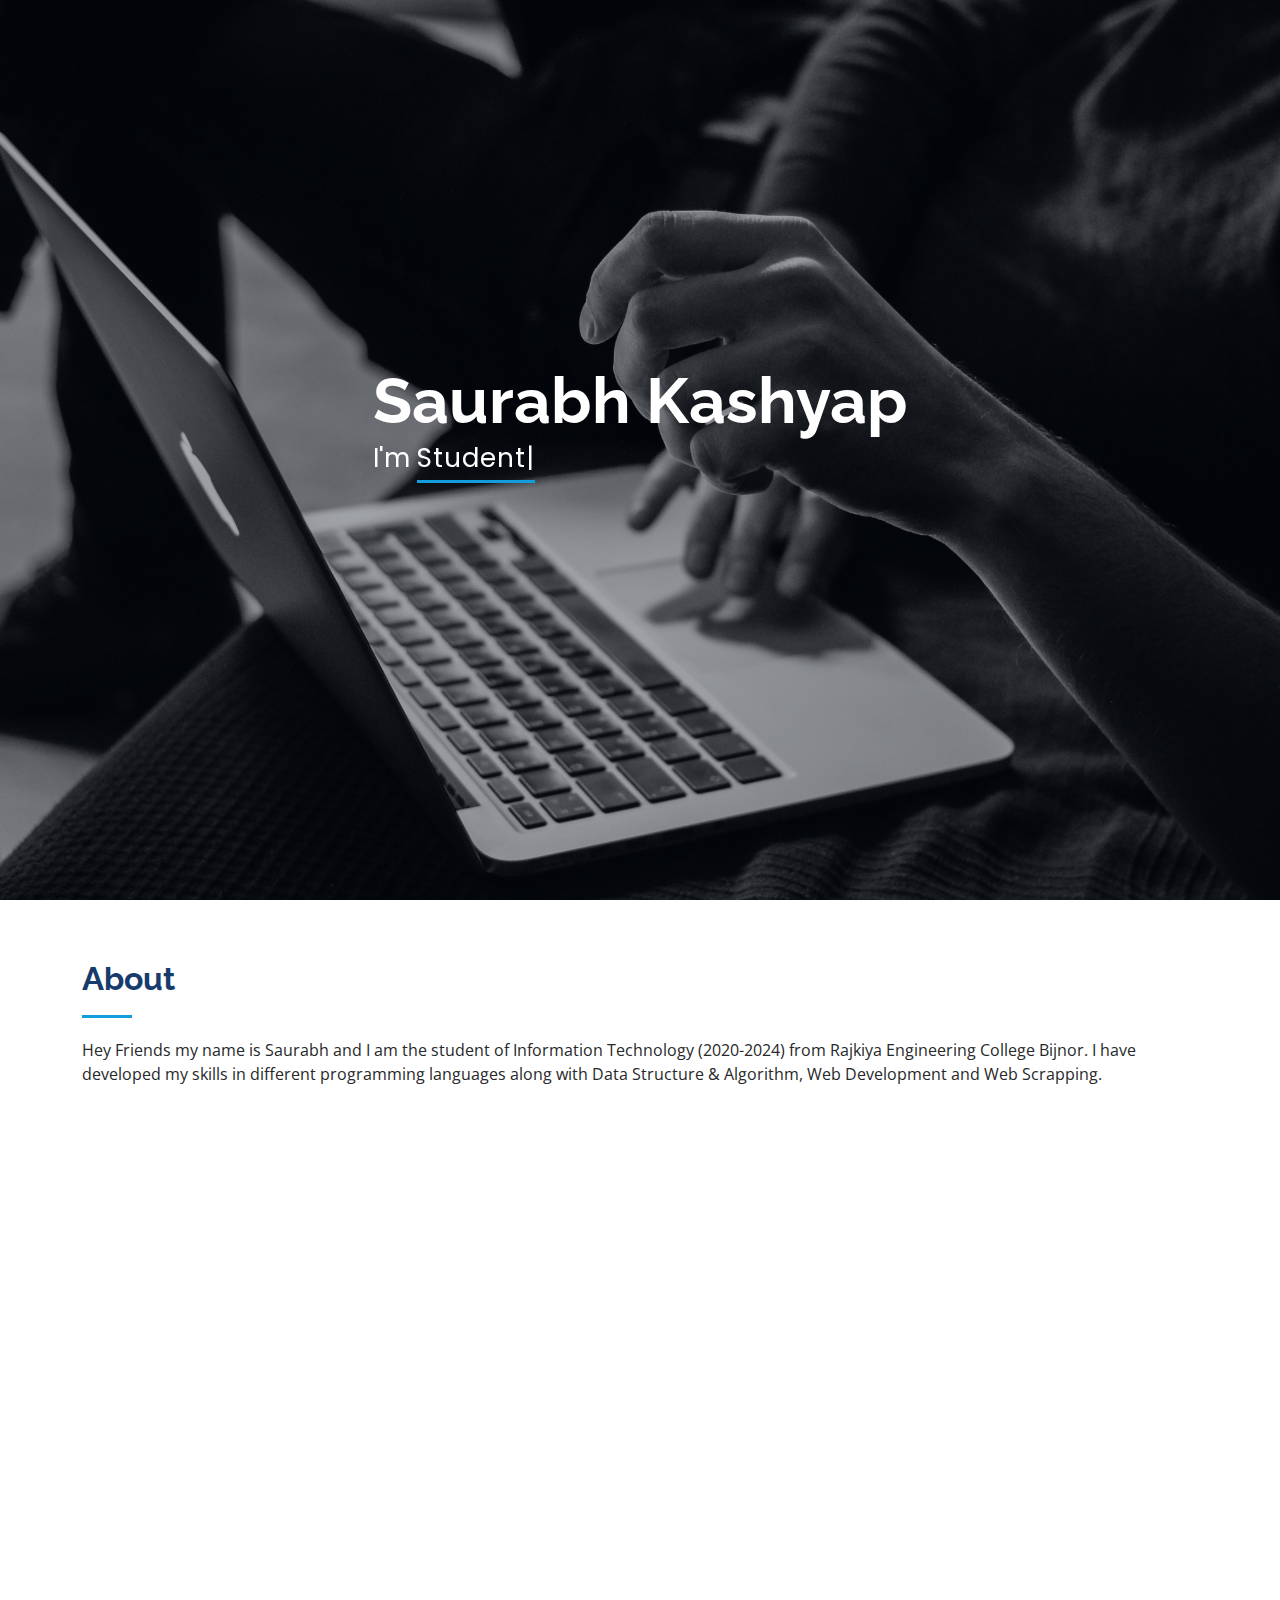
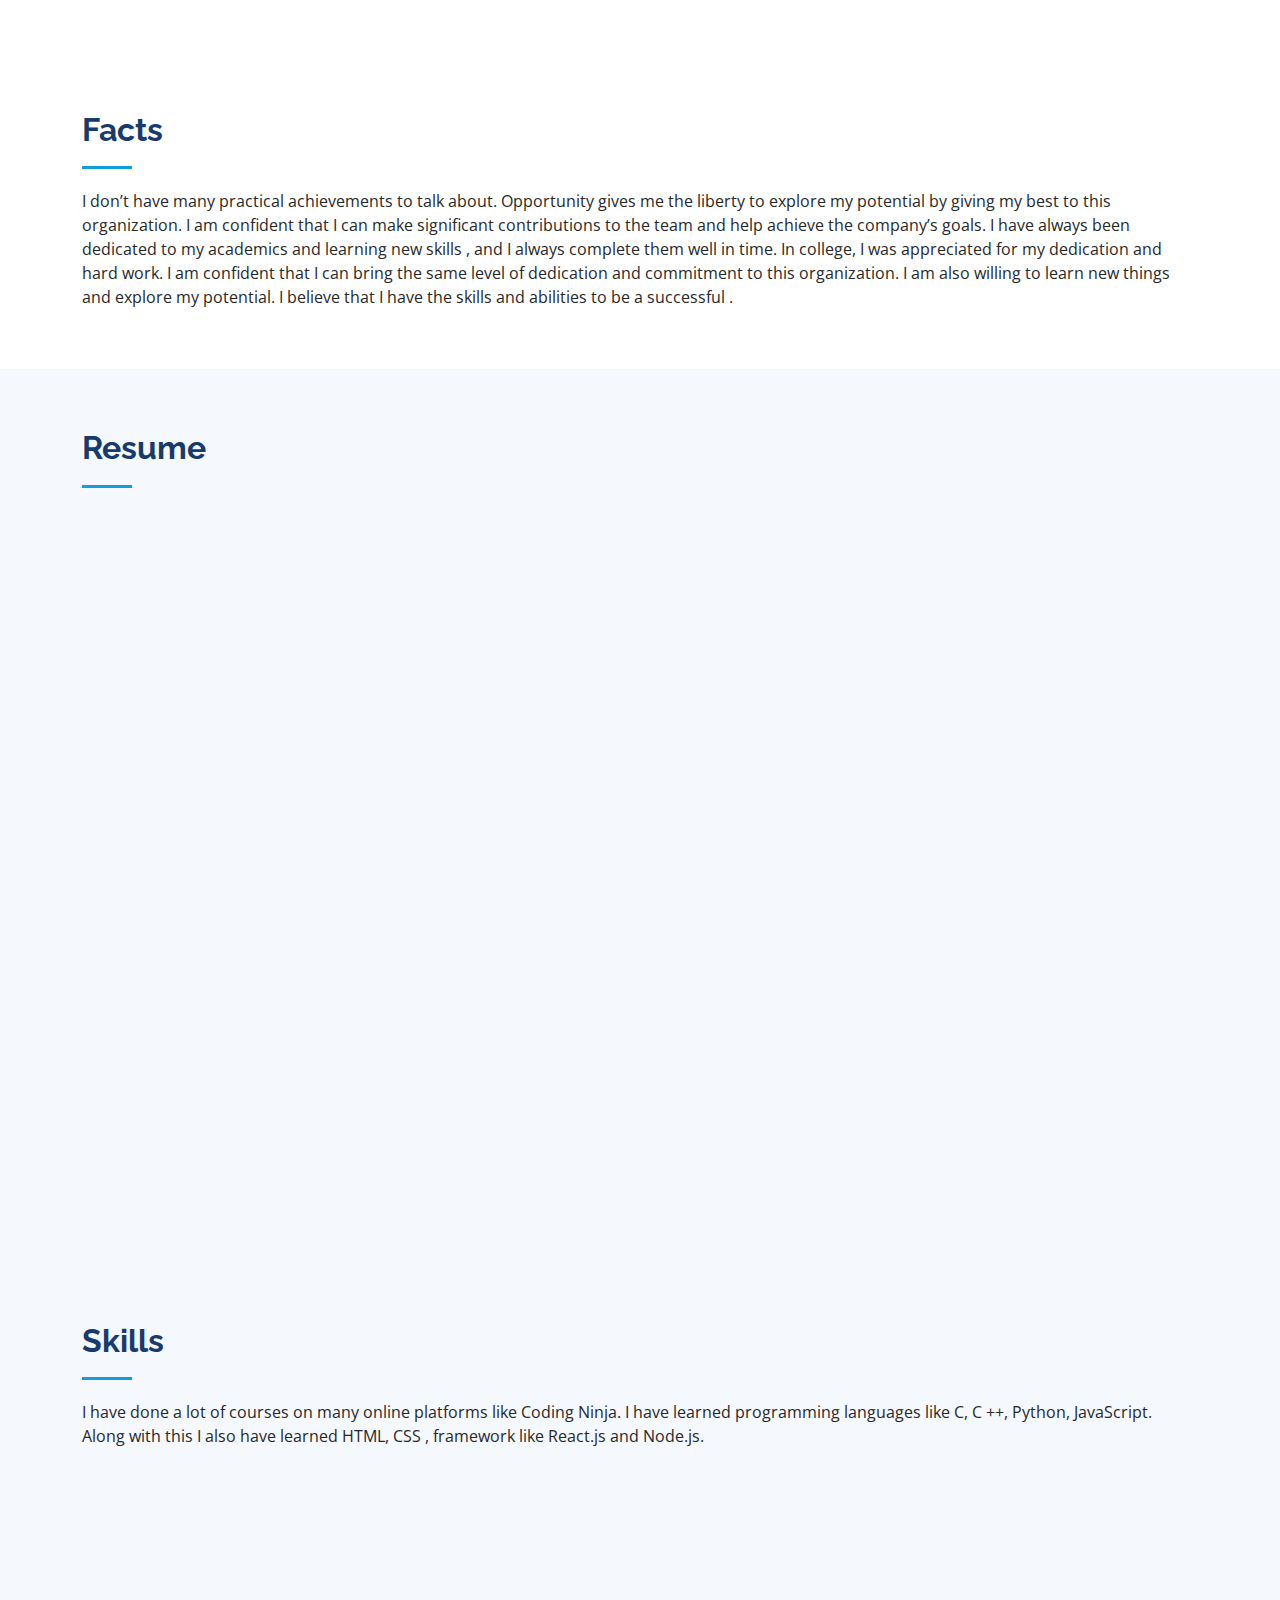
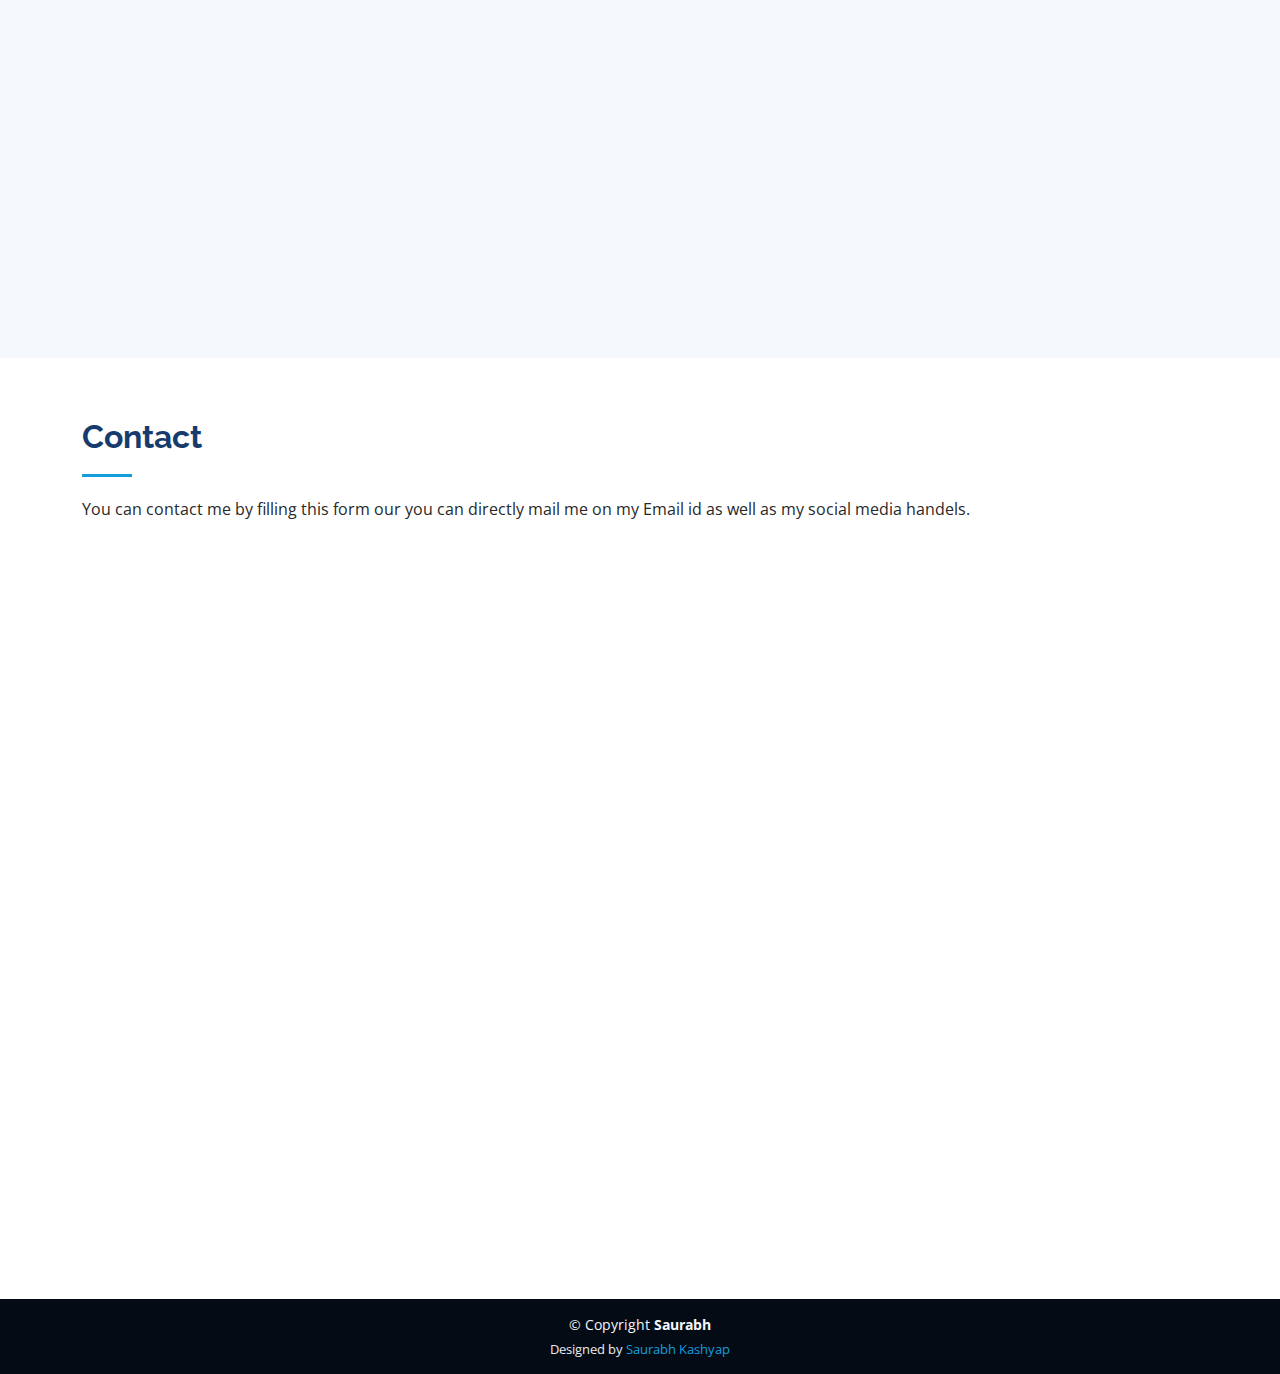
==== index.html @ 64dc2c6e "Add files via upload" ====
<!DOCTYPE html>
<html lang="en">
  <head>
    <meta charset="utf-8" />
    <meta content="width=device-width, initial-scale=1.0" name="viewport" />

    <title>Saurabh Kashyap</title>
    <meta content="" name="description" />
    <meta content="" name="keywords" />

    <!-- Favicons -->
    <link href="assets/img/favicon.png" rel="icon" />
    <link href="assets/img/apple-touch-icon.png" rel="apple-touch-icon" />

    <!-- Google Fonts -->
    <link
      href="https://fonts.googleapis.com/css?family=Open+Sans:300,300i,400,400i,600,600i,700,700i|Raleway:300,300i,400,400i,500,500i,600,600i,700,700i|Poppins:300,300i,400,400i,500,500i,600,600i,700,700i"
      rel="stylesheet"
    />

    <!-- Vendor CSS Files -->
    <link href="assets/vendor/aos/aos.css" rel="stylesheet" />
    <link
      href="assets/vendor/bootstrap/css/bootstrap.min.css"
      rel="stylesheet"
    />
    <link
      href="assets/vendor/bootstrap-icons/bootstrap-icons.css"
      rel="stylesheet"
    />
    <link href="assets/vendor/boxicons/css/boxicons.min.css" rel="stylesheet" />
    <link
      href="assets/vendor/glightbox/css/glightbox.min.css"
      rel="stylesheet"
    />
    <link href="assets/vendor/swiper/swiper-bundle.min.css" rel="stylesheet" />

    <!-- Template Main CSS File -->
    <link href="assets/css/style.css" rel="stylesheet" />

    <!-- =======================================================
  * Template Name: iPortfolio - v3.2.0
  * Template URL: https://bootstrapmade.com/iportfolio-bootstrap-portfolio-websites-template/
  * Author: BootstrapMade.com
  * License: https://bootstrapmade.com/license/
  ======================================================== -->
  </head>

  <body>
    <!-- ======= Mobile nav toggle button ======= -->
    <i class="bi bi-list mobile-nav-toggle d-xl-none"></i>

    <!-- ======= Header ======= -->
    <header id="header">
      <div class="d-flex flex-column">
        <div class="profile">
          <img src="sk.jpeg" alt="" class="img-fluid rounded-circle" />
          <h1 class="text-light"><a href="index.html">Saurabh Kashyap</a></h1>
          <div class="social-links mt-3 text-center">
            <a
              href="https://www.instagram.com/kashyapsaurabh0908/"
              target="_blank"
              class="instagram"
              ><i class="bx bxl-instagram"></i
            ></a>
            <a href="https://github.com/Sau0908" target="_blank" class="github"
              ><i class="bx bxl-github"></i
            ></a>
            <a
              href="https://www.linkedin.com/in/saurabh-kashyap-76a0a6222/"
              target="_blank"
              class="linkedin"
              ><i class="bx bxl-linkedin"></i
            ></a>
          </div>
        </div>

        <nav id="navbar" class="nav-menu navbar">
          <ul>
            <li>
              <a href="#hero" class="nav-link scrollto active"
                ><i class="bx bx-home"></i> <span>Home</span></a
              >
            </li>
            <li>
              <a href="#about" class="nav-link scrollto"
                ><i class="bx bx-user"></i> <span>About</span></a
              >
            </li>
            <li>
              <a href="#resume" class="nav-link scrollto"
                ><i class="bx bx-file-blank"></i> <span>Resume</span></a
              >
            </li>

            <li>
              <a href="#contact" class="nav-link scrollto"
                ><i class="bx bx-envelope"></i> <span>Contact</span></a
              >
            </li>
          </ul>
        </nav>
        <!-- .nav-menu -->
      </div>
    </header>
    <!-- End Header -->

    <!-- ======= Hero Section ======= -->
    <section
      id="hero"
      class="d-flex flex-column justify-content-center align-items-center"
    >
      <div class="hero-container" data-aos="fade-in">
        <h1>Saurabh Kashyap</h1>
        <p>
          I'm
          <span
            class="typed"
            data-typed-items="Student ,Front-End Developer, Software Engineer "
          ></span>
        </p>
      </div>
    </section>
    <!-- End Hero -->

    <main id="main">
      <!-- ======= About Section ======= -->
      <section id="about" class="about">
        <div class="container">
          <div class="section-title">
            <h2>About</h2>
            <p>
              Hey Friends my name is Saurabh and I am the student of Information
              Technology (2020-2024) from Rajkiya Engineering College Bijnor. I
              have developed my skills in different programming languages along
              with Data Structure & Algorithm, Web Development and Web
              Scrapping.
            </p>
          </div>

          <div class="row">
            <div class="col-lg-4" data-aos="fade-right">
              <img src="sk.jpeg" class="img-fluid" alt="" />
            </div>
            <div class="col-lg-8 pt-4 pt-lg-0 content" data-aos="fade-left">
              <h3>Details</h3>
              <p class="fst-italic"></p>
              <div class="row">
                <div class="col-lg-6">
                  <ul>
                    <li>
                      <i class="bi bi-chevron-right"></i>
                      <strong>Birthday:</strong> <span>9 August 2000</span>
                    </li>
                    <li>
                      <i class="bi bi-chevron-right"></i>
                      <strong>Website:</strong>
                      <span>www.recmainstudents.tk</span>
                    </li>
                    <li>
                      <i class="bi bi-chevron-right"></i>
                      <strong>City:</strong> <span>Jaunpur, Uttar Pradesh</span>
                    </li>
                  </ul>
                </div>
                <div class="col-lg-6">
                  <ul>
                    <li>
                      <i class="bi bi-chevron-right"></i> <strong>Age:</strong>
                      <span>22</span>
                    </li>
                    <li>
                      <i class="bi bi-chevron-right"></i>
                      <strong>Degree:</strong>
                      <span>B-Tech in Information Technology</span>
                    </li>
                    <li>
                      <i class="bi bi-chevron-right"></i>
                      <strong>Email:</strong>
                      <span>kashyapsaurabh0908@gmail.com</span>
                    </li>
                  </ul>
                </div>
              </div>
              <p>
                To obtain a challenging position in a dynamic organization where
                I can utilize my skills, knowledge, and experience to contribute
                to the growth and success of the company while furthering my
                professional development.
              </p>
            </div>
          </div>
        </div>
      </section>
      <!-- End About Section -->

      <!-- ======= Facts Section ======= -->
      <section id="facts" class="facts">
        <div class="container">
          <div class="section-title">
            <h2>Facts</h2>
            <p>
              I don’t have many practical achievements to talk about.
              Opportunity gives me the liberty to explore my potential by giving
              my best to this organization. I am confident that I can make
              significant contributions to the team and help achieve the
              company’s goals. I have always been dedicated to my academics and
              learning new skills , and I always complete them well in time. In
              college, I was appreciated for my dedication and hard work. I am
              confident that I can bring the same level of dedication and
              commitment to this organization. I am also willing to learn new
              things and explore my potential. I believe that I have the skills
              and abilities to be a successful .
            </p>
          </div>
        </div>
      </section>
      <!-- End Facts Section -->

      <!-- ======= Resume Section ======= -->
      <section id="resume" class="resume section-bg">
        <div class="container">
          <div class="section-title">
            <h2>Resume</h2>

            <div class="row">
              <div class="col-lg-6" data-aos="fade-up">
                <h3 class="resume-title">Sumary</h3>
                <div class="resume-item pb-0">
                  <h4>Saurabh Kashyap</h4>
                  <p><em>Student of REC Bijnor </em></p>
                  <ul>
                    <li>Bijnor , Uttar Pradesh</li>
                    <li>saurabh.it.20052@recb.ac.in</li>
                  </ul>
                </div>

                <h3 class="resume-title">Education</h3>
                <div class="resume-item">
                  <h4>B-Tech in Information Technology</h4>
                  <h5>2020 - 2024 (expected)</h5>
                  <p>
                    <em
                      >Rajkiya Engineering College Bijnor, Chandpur , Uttar
                      Pradesh</em
                    >
                  </p>
                  <p>Currently I am in my 6th semester of the degree.</p>
                </div>

                <div class="resume-item">
                  <h4>Intermediate Class-12th</h4>
                  <h5>2019</h5>
                  <h5>Score- 84.4%</h5>
                  <p><em>R. N. Tagore Senior Secondary School, Jaunpur</em></p>
                  <p>
                    I have completed my class 12th in 2019 with 84.4% with
                    subjects - Mathematics, Physics, Chemistry, English and
                    Hindi
                  </p>
                </div>
                <div class="resume-item">
                  <h4>High School Class-10th</h4>
                  <h5>2017</h5>
                  <h5>Score- 10 CGPA</h5>
                  <p><em>R. N. Tagore Senior Secondary School, Jaunpur</em></p>
                  <p>I have completed my class 10th in 2017 with 10 CGPA.</p>
                </div>
              </div>
            </div>
          </div>
        </div>
      </section>
      <!-- End Resume Section -->

      <!-- ======= Skills Section ======= -->
      <section id="skills" class="skills section-bg">
        <div class="container">
          <div class="section-title">
            <h2>Skills</h2>
            <p>
              I have done a lot of courses on many online platforms like Coding
              Ninja. I have learned programming languages ​​like C, C ++,
              Python, JavaScript. Along with this I also have learned HTML, CSS
              , framework like React.js and Node.js.
            </p>
          </div>

          <div class="row skills-content">
            <div class="col-lg-6" data-aos="fade-up">
              <div class="progress">
                <span class="skill"
                  >Data Structure and Algorithm <i class="val">60%</i></span
                >
                <div class="progress-bar-wrap">
                  <div
                    class="progress-bar"
                    role="progressbar"
                    aria-valuenow="60"
                    aria-valuemin="0"
                    aria-valuemax="100"
                  ></div>
                </div>
              </div>

              <div class="progress">
                <span class="skill">HTML <i class="val">70%</i></span>
                <div class="progress-bar-wrap">
                  <div
                    class="progress-bar"
                    role="progressbar"
                    aria-valuenow="70"
                    aria-valuemin="0"
                    aria-valuemax="100"
                  ></div>
                </div>
              </div>

              <div class="progress">
                <span class="skill">CSS <i class="val">60%</i></span>
                <div class="progress-bar-wrap">
                  <div
                    class="progress-bar"
                    role="progressbar"
                    aria-valuenow="60"
                    aria-valuemin="0"
                    aria-valuemax="100"
                  ></div>
                </div>
              </div>

              <div class="progress">
                <span class="skill">JavaScript <i class="val">50%</i></span>
                <div class="progress-bar-wrap">
                  <div
                    class="progress-bar"
                    role="progressbar"
                    aria-valuenow="50"
                    aria-valuemin="0"
                    aria-valuemax="100"
                  ></div>
                </div>
              </div>

              <div class="progress">
                <span class="skill">React.js <i class="val">60%</i></span>
                <div class="progress-bar-wrap">
                  <div
                    class="progress-bar"
                    role="progressbar"
                    aria-valuenow="60"
                    aria-valuemin="0"
                    aria-valuemax="100"
                  ></div>
                </div>
              </div>

              <div class="progress">
                <span class="skill">Node.js <i class="val">50%</i></span>
                <div class="progress-bar-wrap">
                  <div
                    class="progress-bar"
                    role="progressbar"
                    aria-valuenow="50"
                    aria-valuemin="0"
                    aria-valuemax="100"
                  ></div>
                </div>
              </div>

              <div class="progress">
                <span class="skill"> C/C++,Python <i class="val">70%</i></span>
                <div class="progress-bar-wrap">
                  <div
                    class="progress-bar"
                    role="progressbar"
                    aria-valuenow="70"
                    aria-valuemin="0"
                    aria-valuemax="100"
                  ></div>
                </div>
              </div>
            </div>
          </div>
        </div>
      </section>
      <!-- End Skills Section -->

      <!-- ======= Contact Section ======= -->
      <section id="contact" class="contact">
        <div class="container">
          <div class="section-title">
            <h2>Contact</h2>
            <p>
              You can contact me by filling this form our you can directly mail
              me on my Email id as well as my social media handels.
            </p>
          </div>

          <div class="row" data-aos="fade-in">
            <div class="col-lg-5 d-flex align-items-stretch">
              <div class="info">
                <div class="address">
                  <i class="bi bi-geo-alt"></i>
                  <h4>Location:</h4>
                  <p>Jaunpur PinCode - 222001, Uttar Pradesh</p>
                </div>

                <div class="email">
                  <i class="bi bi-envelope"></i>
                  <h4>Email:</h4>
                  <p>kashyapsaurabh0908@gmail.com</p>
                </div>

                <div class="phone">
                  <i class="bi bi-phone"></i>
                  <h4>Call:</h4>
                  <p>+91-9795855945</p>
                </div>

                <iframe
                  src="https://www.google.com/maps/embed?pb=!1m18!1m12!1m3!1d3593.4267750191966!2d82.71184391467037!3d25.75646348363905!2m3!1f0!2f0!3f0!3m2!1i1024!2i768!4f13.1!3m3!1m2!1s0x39903a1891de5581%3A0xd77cd41dcc720301!2sPanchatiya%20Mosque!5e0!3m2!1sen!2sin!4v1677429447248!5m2!1sen!2sin"
                  width="400"
                  height="300"
                  style="border: 0"
                  allowfullscreen=""
                  loading="lazy"
                  referrerpolicy="no-referrer-when-downgrade"
                ></iframe>
              </div>
            </div>

            <div class="col-lg-7 mt-5 mt-lg-0 d-flex align-items-stretch">
              <form
                action="https://formspree.io/f/xyyowlpj"
                method="post"
                class="email-form"
              >
                <div class="row">
                  <div class="form-group col-md-6">
                    <label for="name">Your Name</label>
                    <input
                      type="text"
                      name="name"
                      class="form-control"
                      id="name"
                      required
                    />
                  </div>
                  <div class="form-group col-md-6">
                    <label for="name">Your Email</label>
                    <input
                      type="email"
                      class="form-control"
                      name="email"
                      id="email"
                      required
                    />
                  </div>
                </div>
                <div class="form-group">
                  <label for="name">Subject</label>
                  <input
                    type="text"
                    class="form-control"
                    name="subject"
                    id="subject"
                    required
                  />
                </div>
                <div class="form-group">
                  <label for="name">Message</label>
                  <textarea
                    class="form-control"
                    name="message"
                    rows="10"
                    required
                  ></textarea>
                </div>

                <div class="text-center">
                  <button type="submit">Send Message</button>
                </div>
              </form>
            </div>
          </div>
        </div>
      </section>
      <!-- End Contact Section -->
    </main>
    <!-- End #main -->

    <!-- ======= Footer ======= -->
    <footer id="footer">
      <div class="container">
        <div class="copyright">
          &copy; Copyright <strong><span>Saurabh</span></strong>
        </div>
        <div class="credits">
          <!-- All the links in the footer should remain intact. -->
          <!-- You can delete the links only if you purchased the pro version. -->
          <!-- Licensing information: https://bootstrapmade.com/license/ -->
          <!-- Purchase the pro version with working PHP/AJAX contact form: https://bootstrapmade.com/iportfolio-bootstrap-portfolio-websites-template/ -->
          Designed by <a href="#">Saurabh Kashyap</a>
        </div>
      </div>
    </footer>
    <!-- End  Footer -->

    <a
      href="#"
      class="back-to-top d-flex align-items-center justify-content-center"
      ><i class="bi bi-arrow-up-short"></i
    ></a>

    <script>
      function myFunction() {
        var element = document.body;
        element.dataset.bsTheme =
          element.dataset.bsTheme == "light" ? "dark" : "light";
      }
    </script>

    <!-- Vendor JS Files -->
    <script src="assets/vendor/aos/aos.js"></script>
    <script src="assets/vendor/bootstrap/js/bootstrap.bundle.min.js"></script>
    <script src="assets/vendor/glightbox/js/glightbox.min.js"></script>
    <script src="assets/vendor/isotope-layout/isotope.pkgd.min.js"></script>
    <script src="assets/vendor/php-email-form/validate.js"></script>
    <script src="assets/vendor/purecounter/purecounter.js"></script>
    <script src="assets/vendor/swiper/swiper-bundle.min.js"></script>
    <script src="assets/vendor/typed.js/typed.min.js"></script>
    <script src="assets/vendor/waypoints/noframework.waypoints.js"></script>

    <!-- Template Main JS File -->
    <script src="assets/js/main.js"></script>
  </body>
</html>
---- assets/css/style.css ----
/**
* Template Name: iPortfolio - v3.2.0
* Template URL: https://bootstrapmade.com/iportfolio-bootstrap-portfolio-websites-template/
* Author: BootstrapMade.com
* License: https://bootstrapmade.com/license/
*/

/*--------------------------------------------------------------
# General
--------------------------------------------------------------*/
body {
  font-family: "Open Sans", sans-serif;
  color: #272829;
}

a {
  color: #149ddd;
  text-decoration: none;
}

a:hover {
  color: #37b3ed;
  text-decoration: none;
}

h1,
h2,
h3,
h4,
h5,
h6 {
  font-family: "Raleway", sans-serif;
}

/*--------------------------------------------------------------
# Back to top button
--------------------------------------------------------------*/
.back-to-top {
  position: fixed;
  visibility: hidden;
  opacity: 0;
  right: 15px;
  bottom: 15px;
  z-index: 996;
  background: #149ddd;
  width: 40px;
  height: 40px;
  border-radius: 50px;
  transition: all 0.4s;
}

.back-to-top i {
  font-size: 28px;
  color: #fff;
  line-height: 0;
}

.back-to-top:hover {
  background: #2eafec;
  color: #fff;
}

.back-to-top.active {
  visibility: visible;
  opacity: 1;
}

/*--------------------------------------------------------------
# Header
--------------------------------------------------------------*/
#header {
  position: fixed;
  top: 0;
  left: 0;
  bottom: 0;
  width: 300px;
  transition: all ease-in-out 0.5s;
  z-index: 9997;
  transition: all 0.5s;
  padding: 0 15px;
  background: #040b14;
  overflow-y: auto;
}

#header .profile img {
  margin: 15px auto;
  display: block;
  width: 150px;
  border: 8px solid #2c2f3f;
}

#header .profile h1 {
  font-size: 24px;
  margin: 0;
  padding: 0;
  font-weight: 600;
  -moz-text-align-last: center;
  text-align-last: center;
  font-family: "Poppins", sans-serif;
}

#header .profile h1 a,
#header .profile h1 a:hover {
  color: #fff;
  text-decoration: none;
}

#header .profile .social-links a {
  font-size: 18px;
  display: inline-block;
  background: #212431;
  color: #fff;
  line-height: 1;
  padding: 8px 0;
  margin-right: 4px;
  border-radius: 50%;
  text-align: center;
  width: 36px;
  height: 36px;
  transition: 0.3s;
}

#header .profile .social-links a:hover {
  background: #149ddd;
  color: #fff;
  text-decoration: none;
}

#main {
  margin-left: 300px;
}

@media (max-width: 1800px) {
  #header {
    left: -300px;
  }
  #main {
    margin-left: 0;
  }
}

/*--------------------------------------------------------------
# Navigation Menu
--------------------------------------------------------------*/
/* Desktop Navigation */
.nav-menu {
  padding: 30px 0 0 0;
}

.nav-menu * {
  margin: 0;
  padding: 0;
  list-style: none;
}

.nav-menu > ul > li {
  position: relative;
  white-space: nowrap;
}

.nav-menu a {
  display: flex;
  align-items: center;
  color: #a8a9b4;
  padding: 12px 15px;
  margin-bottom: 8px;
  transition: 0.3s;
  font-size: 15px;
}

.nav-menu a i {
  font-size: 24px;
  padding-right: 8px;
  color: #6f7180;
}

.nav-menu a:hover,
.nav-menu .active,
.nav-menu li:hover > a {
  text-decoration: none;
  color: #fff;
}

.nav-menu a:hover i,
.nav-menu .active i,
.nav-menu li:hover > a i {
  color: #149ddd;
}

/* Mobile Navigation */
.mobile-nav-toggle {
  position: fixed;
  right: 15px;
  top: 15px;
  z-index: 9998;
  border: 0;
  font-size: 24px;
  transition: all 0.4s;
  outline: none !important;
  background-color: #149ddd;
  color: #fff;
  width: 40px;
  height: 40px;
  display: inline-flex;
  align-items: center;
  justify-content: center;
  line-height: 0;
  border-radius: 50px;
  cursor: pointer;
}

.mobile-nav-active {
  overflow: hidden;
}

.mobile-nav-active #header {
  left: 0;
}

/*--------------------------------------------------------------
# Hero Section
--------------------------------------------------------------*/
#hero {
  width: 100%;
  height: 100vh;
  background: url("../img/hero-bg.jpg") top center;
  background-size: cover;
}

#hero:before {
  content: "";
  background: rgba(5, 13, 24, 0.3);
  position: absolute;
  bottom: 0;
  top: 0;
  left: 0;
  right: 0;
  z-index: 1;
}

#hero .hero-container {
  position: relative;
  z-index: 2;
  min-width: 300px;
}

#hero h1 {
  margin: 0 0 10px 0;
  font-size: 64px;
  font-weight: 700;
  line-height: 56px;
  color: #fff;
}

#hero p {
  color: #fff;
  margin-bottom: 50px;
  font-size: 26px;
  font-family: "Poppins", sans-serif;
}

#hero p span {
  color: #fff;
  padding-bottom: 4px;
  letter-spacing: 1px;
  border-bottom: 3px solid #149ddd;
}

@media (min-width: 1024px) {
  #hero {
    background-attachment: fixed;
  }
}

@media (max-width: 768px) {
  #hero h1 {
    font-size: 28px;
    line-height: 36px;
  }
  #hero h2 {
    font-size: 18px;
    line-height: 24px;
    margin-bottom: 30px;
  }
}

/*--------------------------------------------------------------
# Sections General
--------------------------------------------------------------*/
section {
  padding: 60px 0;
  overflow: hidden;
}

.section-bg {
  background: #f5f8fd;
}

.section-title {
  padding-bottom: 30px;
}

.section-title h2 {
  font-size: 32px;
  font-weight: bold;
  margin-bottom: 20px;
  padding-bottom: 20px;
  position: relative;
  color: #173b6c;
}

.section-title h2::after {
  content: "";
  position: absolute;
  display: block;
  width: 50px;
  height: 3px;
  background: #149ddd;
  bottom: 0;
  left: 0;
}

.section-title p {
  margin-bottom: 0;
}

/*--------------------------------------------------------------
# About
--------------------------------------------------------------*/
.about .content h3 {
  font-weight: 700;
  font-size: 26px;
  color: #173b6c;
}

.about .content ul {
  list-style: none;
  padding: 0;
}

.about .content ul li {
  margin-bottom: 20px;
  display: flex;
  align-items: center;
}

.about .content ul strong {
  margin-right: 10px;
}

.about .content ul i {
  font-size: 16px;
  margin-right: 5px;
  color: #149ddd;
  line-height: 0;
}

.about .content p:last-child {
  margin-bottom: 0;
}

/*--------------------------------------------------------------
# Facts
--------------------------------------------------------------*/
.facts {
  padding-bottom: 30px;
}

.facts .count-box {
  padding: 30px;
  width: 100%;
}

.facts .count-box i {
  display: block;
  font-size: 44px;
  color: #149ddd;
  float: left;
  line-height: 0;
}

.facts .count-box span {
  font-size: 48px;
  line-height: 40px;
  display: block;
  font-weight: 700;
  color: #050d18;
  margin-left: 60px;
}

.facts .count-box p {
  padding: 15px 0 0 0;
  margin: 0 0 0 60px;
  font-family: "Raleway", sans-serif;
  font-size: 14px;
  color: #122f57;
}

.facts .count-box a {
  font-weight: 600;
  display: block;
  margin-top: 20px;
  color: #122f57;
  font-size: 15px;
  font-family: "Poppins", sans-serif;
  transition: ease-in-out 0.3s;
}

.facts .count-box a:hover {
  color: #1f5297;
}

/*--------------------------------------------------------------
# Akills
--------------------------------------------------------------*/
.skills .progress {
  height: 60px;
  display: block;
  background: none;
  border-radius: 0;
}

.skills .progress .skill {
  padding: 0;
  margin: 0 0 6px 0;
  text-transform: uppercase;
  display: block;
  font-weight: 600;
  font-family: "Poppins", sans-serif;
  color: #050d18;
}

.skills .progress .skill .val {
  float: right;
  font-style: normal;
}

.skills .progress-bar-wrap {
  background: #dce8f8;
  height: 10px;
}

.skills .progress-bar {
  width: 1px;
  height: 10px;
  transition: 0.9s;
  background-color: #149ddd;
}

/*--------------------------------------------------------------
# Resume
--------------------------------------------------------------*/
.resume .resume-title {
  font-size: 26px;
  font-weight: 700;
  margin-top: 20px;
  margin-bottom: 20px;
  color: #050d18;
}

.resume .resume-item {
  padding: 0 0 20px 20px;
  margin-top: -2px;
  border-left: 2px solid #1f5297;
  position: relative;
}

.resume .resume-item h4 {
  line-height: 18px;
  font-size: 18px;
  font-weight: 600;
  text-transform: uppercase;
  font-family: "Poppins", sans-serif;
  color: #050d18;
  margin-bottom: 10px;
}

.resume .resume-item h5 {
  font-size: 16px;
  background: #e4edf9;
  padding: 5px 15px;
  display: inline-block;
  font-weight: 600;
  margin-bottom: 10px;
}

.resume .resume-item ul {
  padding-left: 20px;
}

.resume .resume-item ul li {
  padding-bottom: 10px;
}

.resume .resume-item:last-child {
  padding-bottom: 0;
}

.resume .resume-item::before {
  content: "";
  position: absolute;
  width: 16px;
  height: 16px;
  border-radius: 50px;
  left: -9px;
  top: 0;
  background: #fff;
  border: 2px solid #1f5297;
}

/*--------------------------------------------------------------
# Portfolio
--------------------------------------------------------------*/
.portfolio .portfolio-item {
  margin-bottom: 30px;
}

.portfolio #portfolio-flters {
  padding: 0;
  margin: 0 auto 35px auto;
  list-style: none;
  text-align: center;
  background: #fff;
  border-radius: 50px;
  padding: 2px 15px;
}

.portfolio #portfolio-flters li {
  cursor: pointer;
  display: inline-block;
  padding: 10px 15px 8px 15px;
  font-size: 14px;
  font-weight: 600;
  line-height: 1;
  text-transform: uppercase;
  color: #272829;
  margin-bottom: 5px;
  transition: all 0.3s ease-in-out;
}

.portfolio #portfolio-flters li:hover,
.portfolio #portfolio-flters li.filter-active {
  color: #149ddd;
}

.portfolio #portfolio-flters li:last-child {
  margin-right: 0;
}

.portfolio .portfolio-wrap {
  transition: 0.3s;
  position: relative;
  overflow: hidden;
  z-index: 1;
}

.portfolio .portfolio-wrap::before {
  content: "";
  background: rgba(255, 255, 255, 0.5);
  position: absolute;
  left: 0;
  right: 0;
  top: 0;
  bottom: 0;
  transition: all ease-in-out 0.3s;
  z-index: 2;
  opacity: 0;
}

.portfolio .portfolio-wrap .portfolio-links {
  opacity: 1;
  left: 0;
  right: 0;
  bottom: -60px;
  z-index: 3;
  position: absolute;
  transition: all ease-in-out 0.3s;
  display: flex;
  justify-content: center;
}

.portfolio .portfolio-wrap .portfolio-links a {
  color: #fff;
  font-size: 28px;
  text-align: center;
  background: rgba(20, 157, 221, 0.75);
  transition: 0.3s;
  width: 50%;
}

.portfolio .portfolio-wrap .portfolio-links a:hover {
  background: rgba(20, 157, 221, 0.95);
}

.portfolio .portfolio-wrap .portfolio-links a + a {
  border-left: 1px solid #37b3ed;
}

.portfolio .portfolio-wrap:hover::before {
  top: 0;
  left: 0;
  right: 0;
  bottom: 0;
  opacity: 1;
}

.portfolio .portfolio-wrap:hover .portfolio-links {
  opacity: 1;
  bottom: 0;
}

/*--------------------------------------------------------------
# Portfolio Details
--------------------------------------------------------------*/
.portfolio-details {
  padding-top: 40px;
}

.portfolio-details .portfolio-details-slider img {
  width: 100%;
}

.portfolio-details .portfolio-details-slider .swiper-pagination {
  margin-top: 20px;
  position: relative;
}

.portfolio-details
  .portfolio-details-slider
  .swiper-pagination
  .swiper-pagination-bullet {
  width: 12px;
  height: 12px;
  background-color: #fff;
  opacity: 1;
  border: 1px solid #149ddd;
}

.portfolio-details
  .portfolio-details-slider
  .swiper-pagination
  .swiper-pagination-bullet-active {
  background-color: #149ddd;
}

.portfolio-details .portfolio-info {
  padding: 30px;
  box-shadow: 0px 0 30px rgba(5, 13, 24, 0.08);
}

.portfolio-details .portfolio-info h3 {
  font-size: 22px;
  font-weight: 700;
  margin-bottom: 20px;
  padding-bottom: 20px;
  border-bottom: 1px solid #eee;
}

.portfolio-details .portfolio-info ul {
  list-style: none;
  padding: 0;
  font-size: 15px;
}

.portfolio-details .portfolio-info ul li + li {
  margin-top: 10px;
}

.portfolio-details .portfolio-description {
  padding-top: 30px;
}

.portfolio-details .portfolio-description h2 {
  font-size: 26px;
  font-weight: 700;
  margin-bottom: 20px;
}

.portfolio-details .portfolio-description p {
  padding: 0;
}

/*--------------------------------------------------------------
# Services
--------------------------------------------------------------*/
.services .icon-box {
  margin-bottom: 20px;
}

.services .icon {
  float: left;
  display: flex;
  align-items: center;
  justify-content: center;
  width: 54px;
  height: 54px;
  background: #149ddd;
  border-radius: 50%;
  transition: 0.5s;
  border: 1px solid #149ddd;
}

.services .icon i {
  color: #fff;
  font-size: 24px;
  line-height: 0;
}

.services .icon-box:hover .icon {
  background: #fff;
}

.services .icon-box:hover .icon i {
  color: #149ddd;
}

.services .title {
  margin-left: 80px;
  font-weight: 700;
  margin-bottom: 15px;
  font-size: 18px;
}

.services .title a {
  color: #343a40;
}

.services .title a:hover {
  color: #149ddd;
}

.services .description {
  margin-left: 80px;
  line-height: 24px;
  font-size: 14px;
}

/*--------------------------------------------------------------
# Testimonials
--------------------------------------------------------------*/
.testimonials .testimonial-item {
  box-sizing: content-box;
  text-align: center;
  min-height: 320px;
}

.testimonials .testimonial-item .testimonial-img {
  width: 90px;
  border-radius: 50%;
  margin: 0 auto;
}

.testimonials .testimonial-item h3 {
  font-size: 18px;
  font-weight: bold;
  margin: 10px 0 5px 0;
  color: #111;
}

.testimonials .testimonial-item h4 {
  font-size: 14px;
  color: #999;
  margin: 0;
}

.testimonials .testimonial-item .quote-icon-left,
.testimonials .testimonial-item .quote-icon-right {
  color: #c3e8fa;
  font-size: 26px;
}

.testimonials .testimonial-item .quote-icon-left {
  display: inline-block;
  left: -5px;
  position: relative;
}

.testimonials .testimonial-item .quote-icon-right {
  display: inline-block;
  right: -5px;
  position: relative;
  top: 10px;
}

.testimonials .testimonial-item p {
  font-style: italic;
  margin: 0 15px 15px 15px;
  padding: 20px;
  background: #fff;
  position: relative;
  margin-bottom: 35px;
  border-radius: 6px;
  box-shadow: 0px 2px 15px rgba(0, 0, 0, 0.1);
}

.testimonials .testimonial-item p::after {
  content: "";
  width: 0;
  height: 0;
  border-top: 20px solid #fff;
  border-right: 20px solid transparent;
  border-left: 20px solid transparent;
  position: absolute;
  bottom: -20px;
  left: calc(50% - 20px);
}

.testimonials .swiper-pagination {
  margin-top: 20px;
  position: relative;
}

.testimonials .swiper-pagination .swiper-pagination-bullet {
  width: 12px;
  height: 12px;
  background-color: #fff;
  opacity: 1;
  border: 1px solid #149ddd;
}

.testimonials .swiper-pagination .swiper-pagination-bullet-active {
  background-color: #149ddd;
}

/*--------------------------------------------------------------
# Contact
--------------------------------------------------------------*/
.contact {
  padding-bottom: 130px;
}

.contact .info {
  padding: 30px;
  background: #fff;
  width: 100%;
  box-shadow: 0 0 24px 0 rgba(0, 0, 0, 0.12);
}

.contact .info i {
  font-size: 20px;
  color: #149ddd;
  float: left;
  width: 44px;
  height: 44px;
  background: #dff3fc;
  display: flex;
  justify-content: center;
  align-items: center;
  border-radius: 50px;
  transition: all 0.3s ease-in-out;
}

.contact .info h4 {
  padding: 0 0 0 60px;
  font-size: 22px;
  font-weight: 600;
  margin-bottom: 5px;
  color: #050d18;
}

.contact .info p {
  padding: 0 0 10px 60px;
  margin-bottom: 20px;
  font-size: 14px;
  color: #173b6c;
}

.contact .info .email p {
  padding-top: 5px;
}

.contact .info .social-links {
  padding-left: 60px;
}

.contact .info .social-links a {
  font-size: 18px;
  display: inline-block;
  background: #333;
  color: #fff;
  line-height: 1;
  padding: 8px 0;
  border-radius: 50%;
  text-align: center;
  width: 36px;
  height: 36px;
  transition: 0.3s;
  margin-right: 10px;
}

.contact .info .social-links a:hover {
  background: #149ddd;
  color: #fff;
}

.contact .info .email:hover i,
.contact .info .address:hover i,
.contact .info .phone:hover i {
  background: #149ddd;
  color: #fff;
}

.contact .email-form {
  width: 100%;
  padding: 30px;
  background: #fff;
  box-shadow: 0 0 24px 0 rgba(0, 0, 0, 0.12);
}

.contact .email-form .form-group {
  padding-bottom: 8px;
}

.contact .email-form .validate {
  display: none;
  color: red;
  margin: 0 0 15px 0;
  font-weight: 400;
  font-size: 13px;
}

.contact .email-form .error-message {
  display: none;
  color: #fff;
  background: #ed3c0d;
  text-align: left;
  padding: 15px;
  font-weight: 600;
}

.contact .email-form .error-message br + br {
  margin-top: 25px;
}

.contact .email-form .sent-message {
  display: none;
  color: #fff;
  background: #18d26e;
  text-align: center;
  padding: 15px;
  font-weight: 600;
}

.contact .email-form .loading {
  display: none;
  background: #fff;
  text-align: center;
  padding: 15px;
}

.contact .email-form .loading:before {
  content: "";
  display: inline-block;
  border-radius: 50%;
  width: 24px;
  height: 24px;
  margin: 0 10px -6px 0;
  border: 3px solid #18d26e;
  border-top-color: #eee;
  -webkit-animation: animate-loading 1s linear infinite;
  animation: animate-loading 1s linear infinite;
}

.contact .email-form .form-group {
  margin-bottom: 15px;
}

.contact .email-form label {
  padding-bottom: 8px;
}

.contact .email-form input,
.contact .email-form textarea {
  border-radius: 0;
  box-shadow: none;
  font-size: 14px;
}

.contact .email-form input {
  height: 44px;
}

.contact .email-form textarea {
  padding: 10px 15px;
}

.contact .email-form button[type="submit"] {
  background: #149ddd;
  border: 0;
  padding: 10px 24px;
  color: #fff;
  transition: 0.4s;
  border-radius: 4px;
}

.contact .email-form button[type="submit"]:hover {
  background: #37b3ed;
}

@-webkit-keyframes animate-loading {
  0% {
    transform: rotate(0deg);
  }
  100% {
    transform: rotate(360deg);
  }
}

@keyframes animate-loading {
  0% {
    transform: rotate(0deg);
  }
  100% {
    transform: rotate(360deg);
  }
}

/*--------------------------------------------------------------
# Breadcrumbs
--------------------------------------------------------------*/
.breadcrumbs {
  padding: 20px 0;
  background: #f9f9f9;
}

.breadcrumbs h2 {
  font-size: 26px;
  font-weight: 300;
}

.breadcrumbs ol {
  display: flex;
  flex-wrap: wrap;
  list-style: none;
  padding: 0;
  margin: 0;
  font-size: 15px;
}

.breadcrumbs ol li + li {
  padding-left: 10px;
}

.breadcrumbs ol li + li::before {
  display: inline-block;
  padding-right: 10px;
  color: #0e2442;
  content: "/";
}

@media (max-width: 768px) {
  .breadcrumbs .d-flex {
    display: block !important;
  }
  .breadcrumbs ol {
    display: block;
  }
  .breadcrumbs ol li {
    display: inline-block;
  }
}

/*--------------------------------------------------------------
# Footer
--------------------------------------------------------------*/
#footer {
  padding: 15px;
  color: #f4f6fd;
  font-size: 14px;
  position: fixed;
  left: 0;
  bottom: 0;
  width: 300px;
  z-index: 9999;
  background: #040b14;
}

#footer .copyright {
  text-align: center;
}

#footer .credits {
  padding-top: 5px;
  text-align: center;
  font-size: 13px;
  color: #eaebf0;
}

@media (max-width: 1800px) {
  #footer {
    position: static;
    width: auto;
    padding-right: 20px 15px;
  }
}
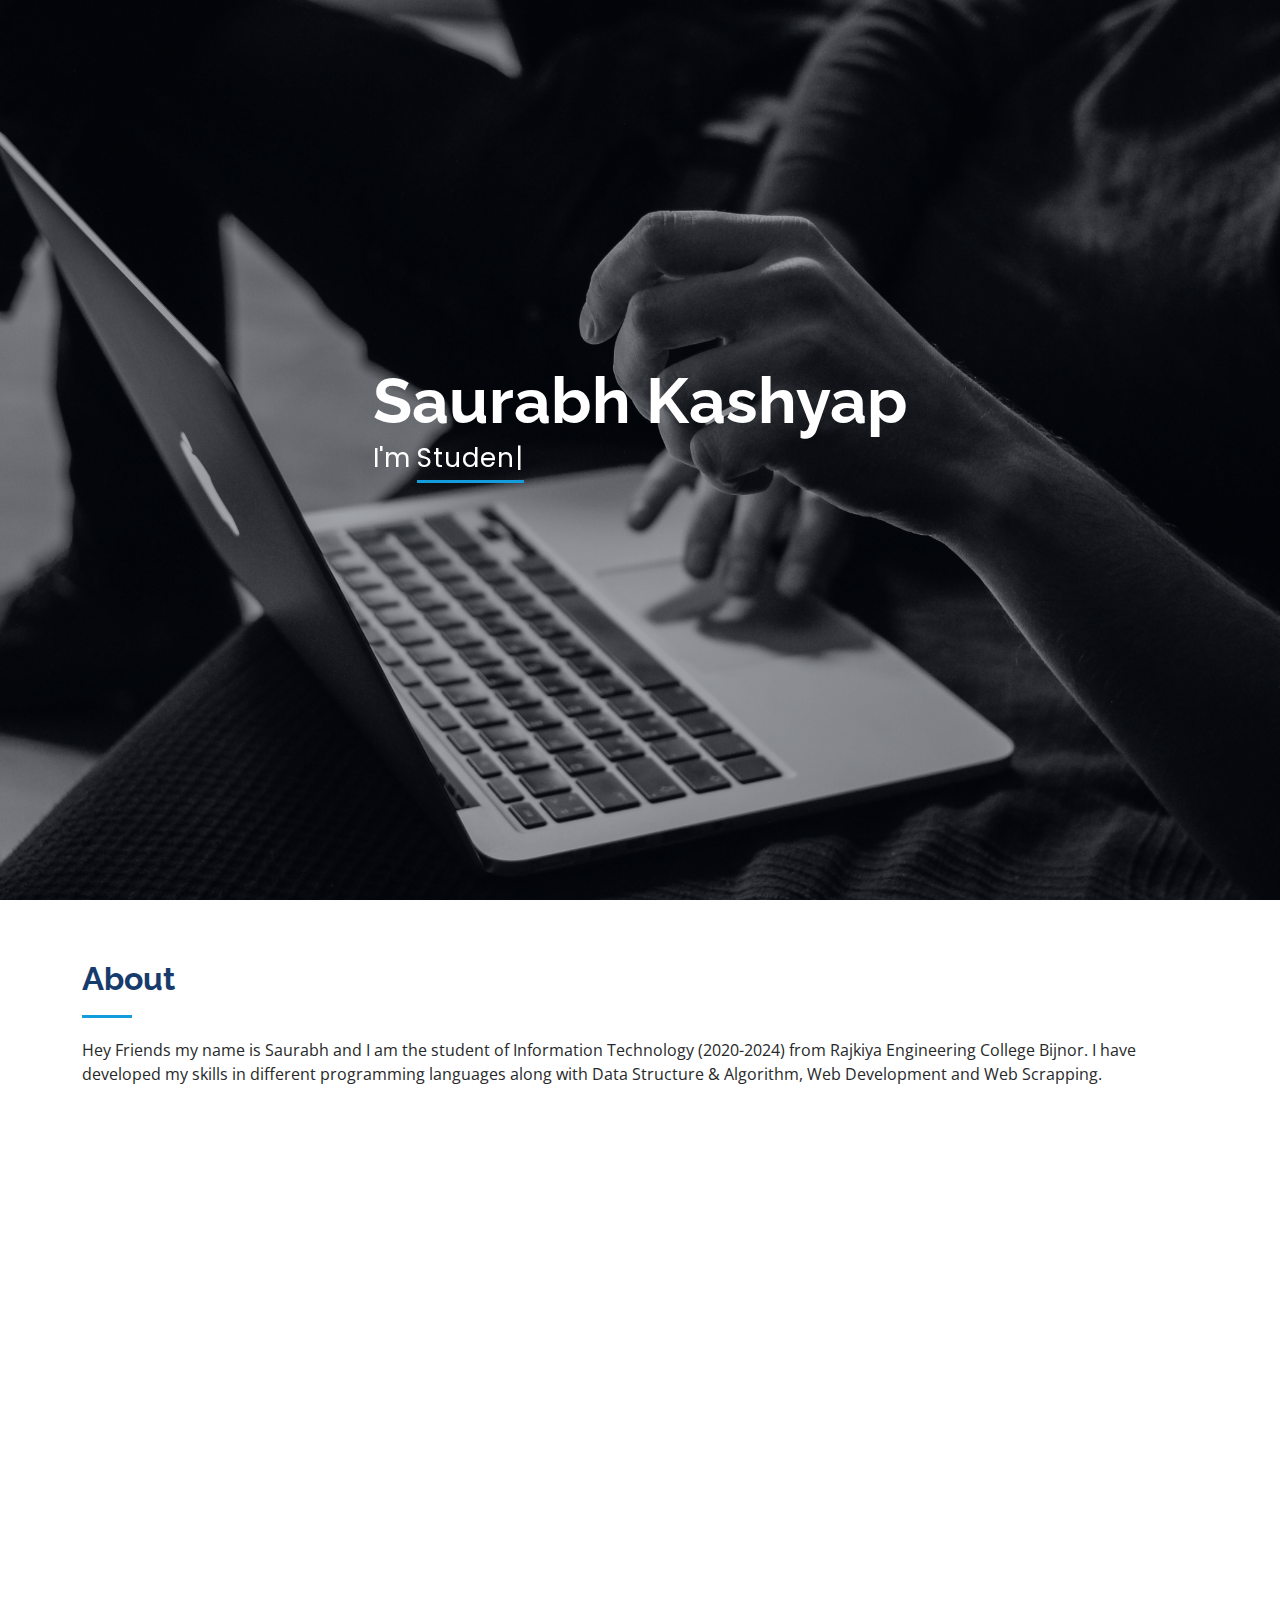
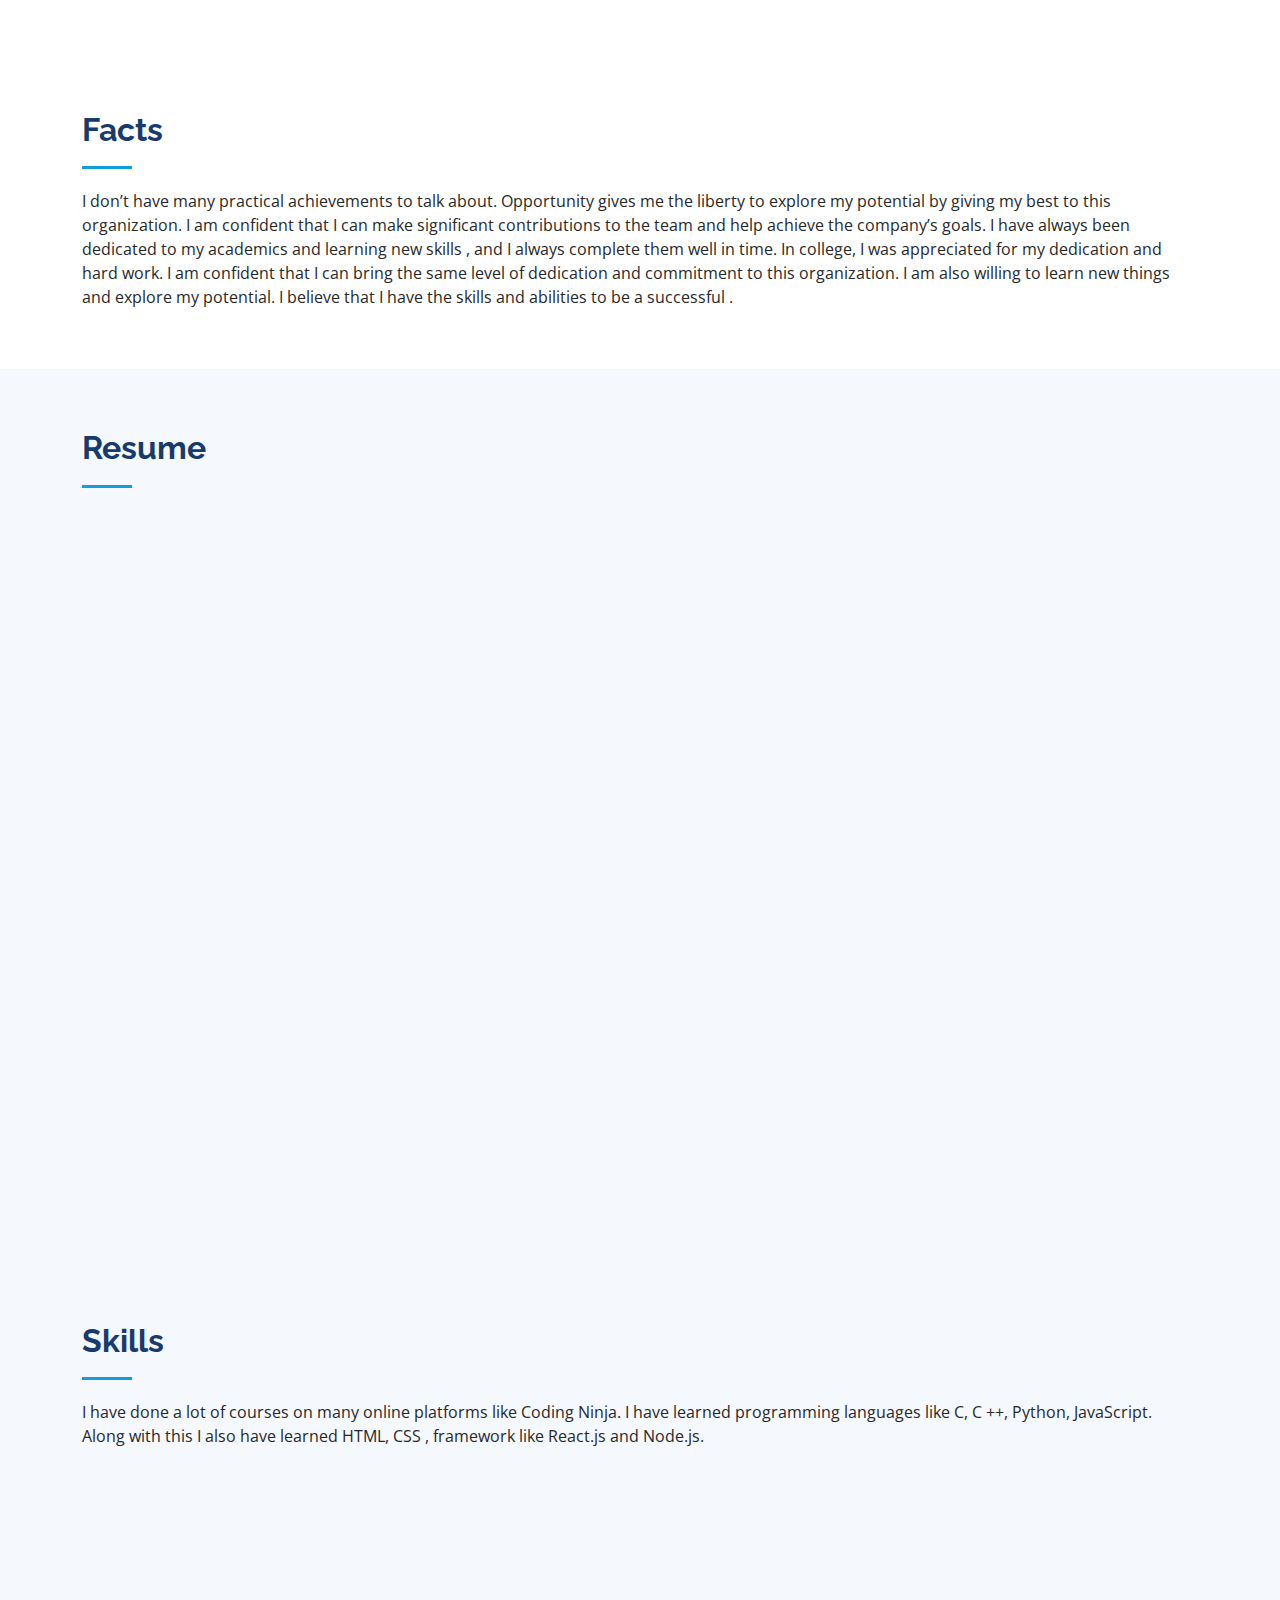
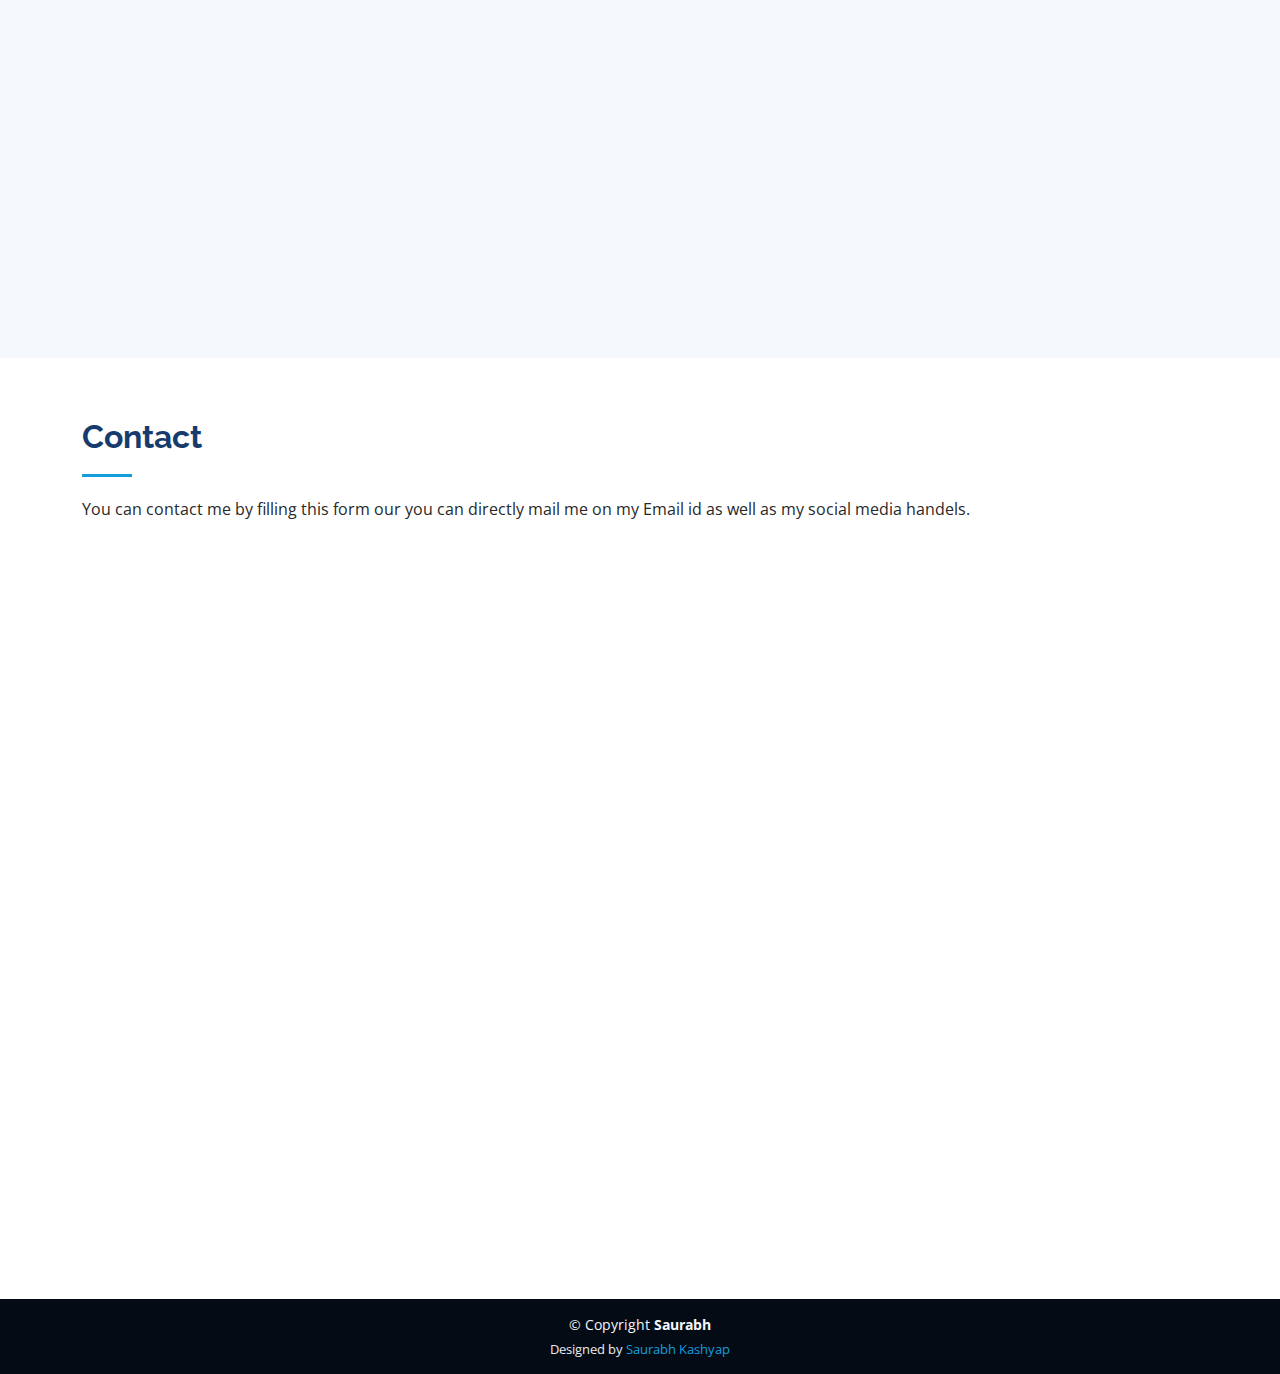
==== commit 3e49f902: "Update index.html" ====
--- a/index.html
+++ b/index.html
@@ -152,11 +152,7 @@
                       <i class="bi bi-chevron-right"></i>
                       <strong>Birthday:</strong> <span>9 August 2000</span>
                     </li>
-                    <li>
-                      <i class="bi bi-chevron-right"></i>
-                      <strong>Website:</strong>
-                      <span>www.recmainstudents.tk</span>
-                    </li>
+                 
                     <li>
                       <i class="bi bi-chevron-right"></i>
                       <strong>City:</strong> <span>Jaunpur, Uttar Pradesh</span>
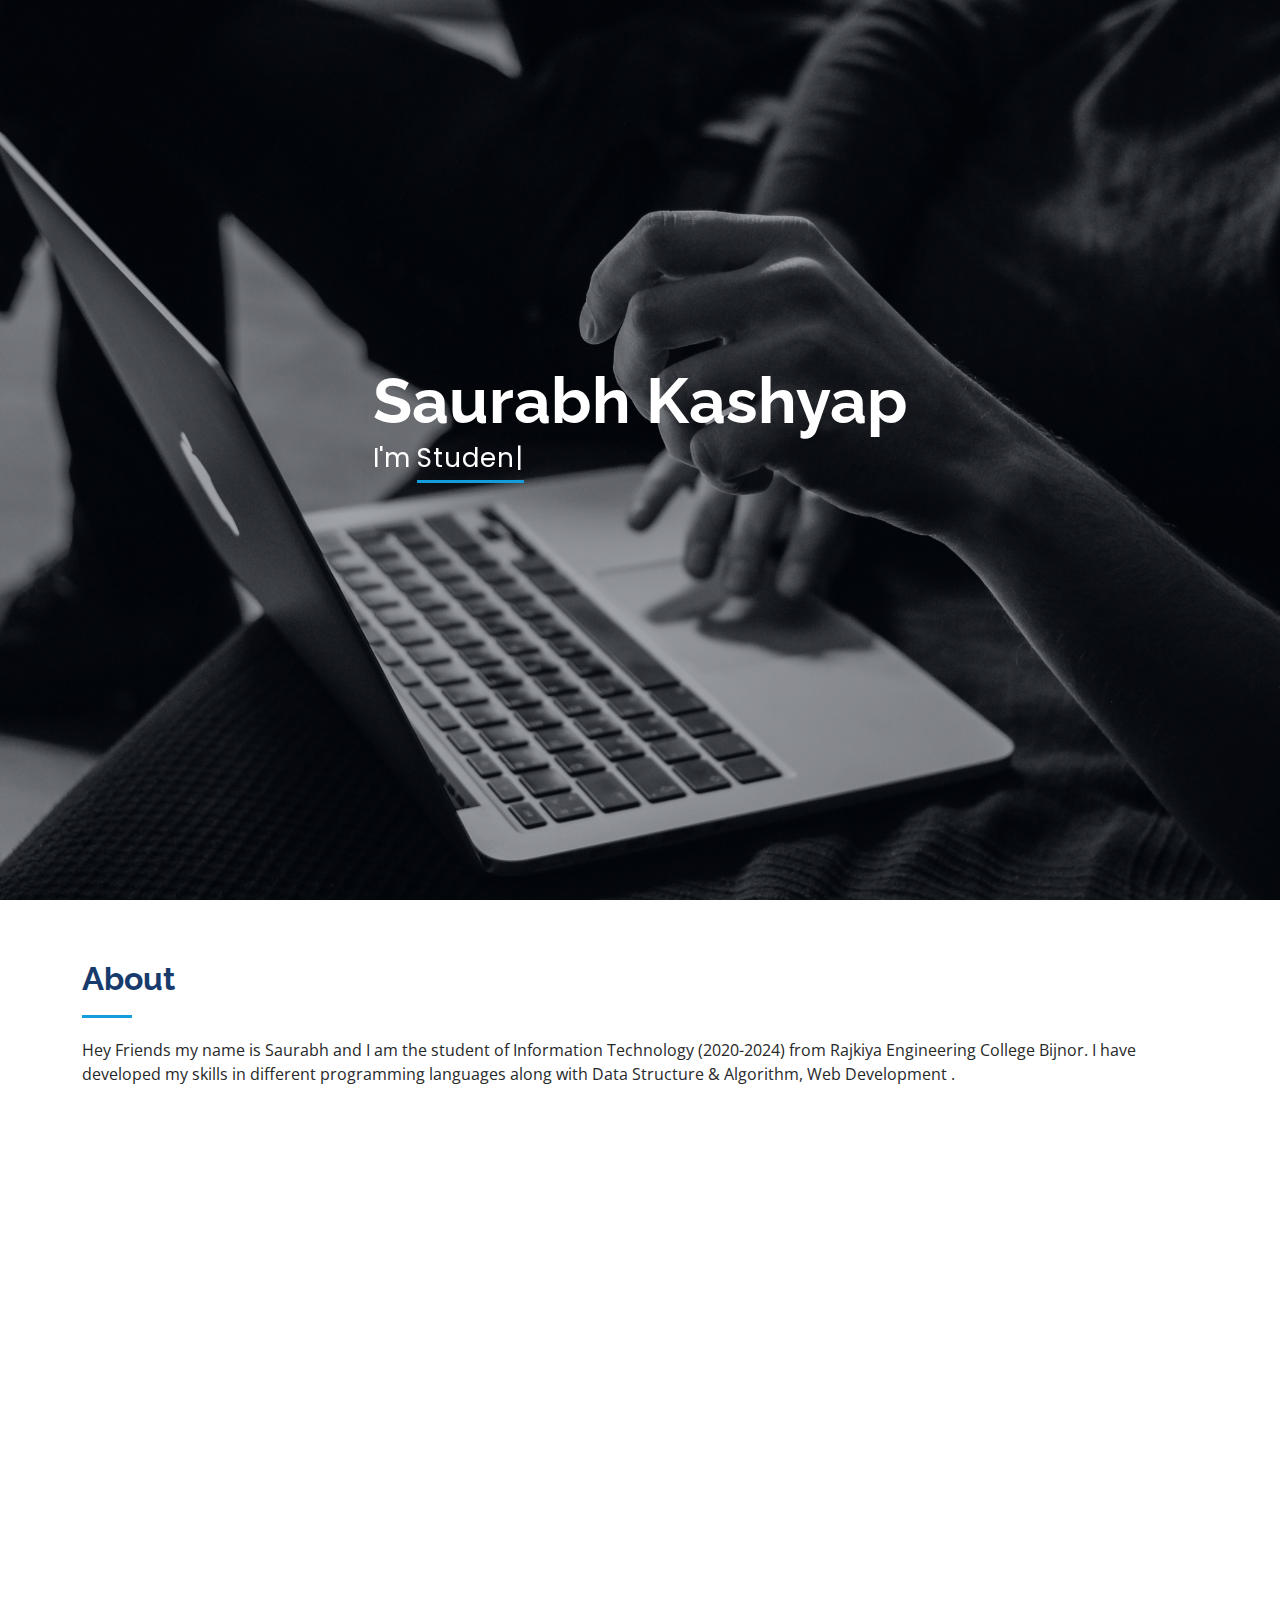
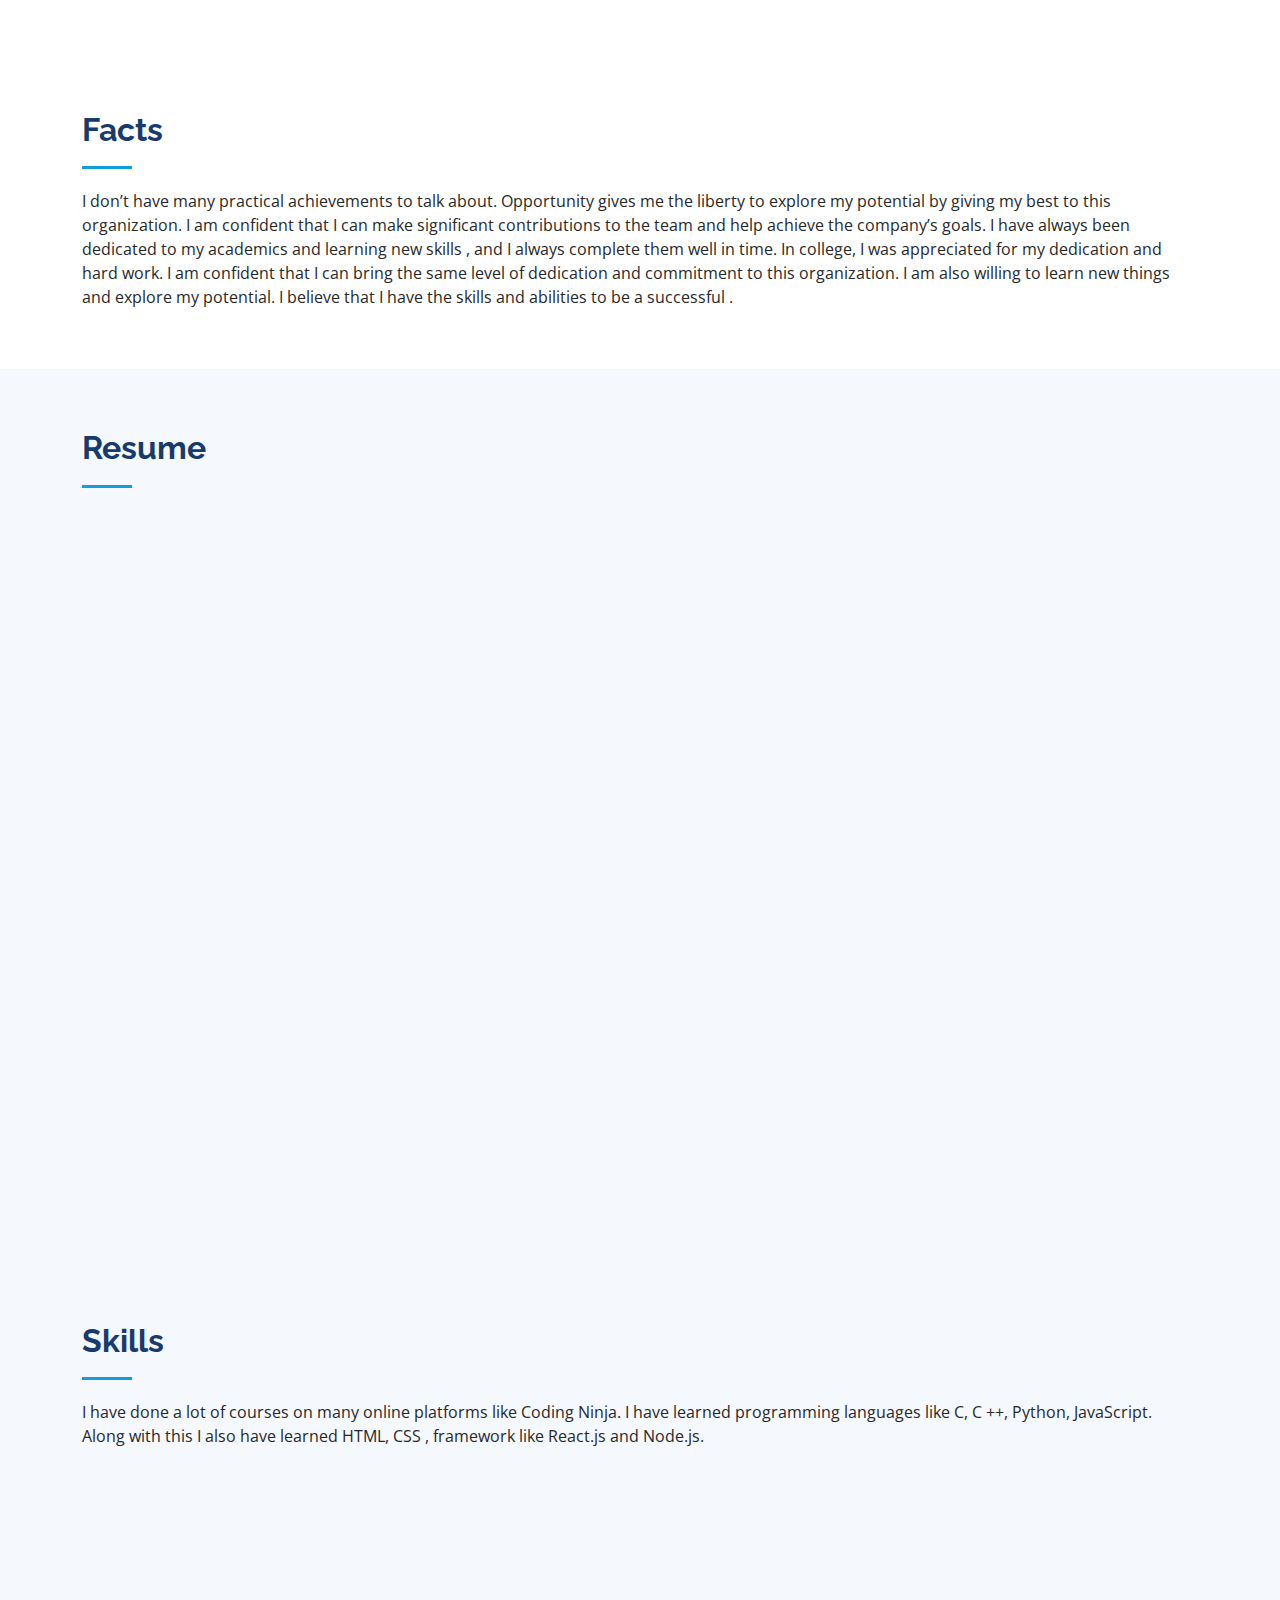
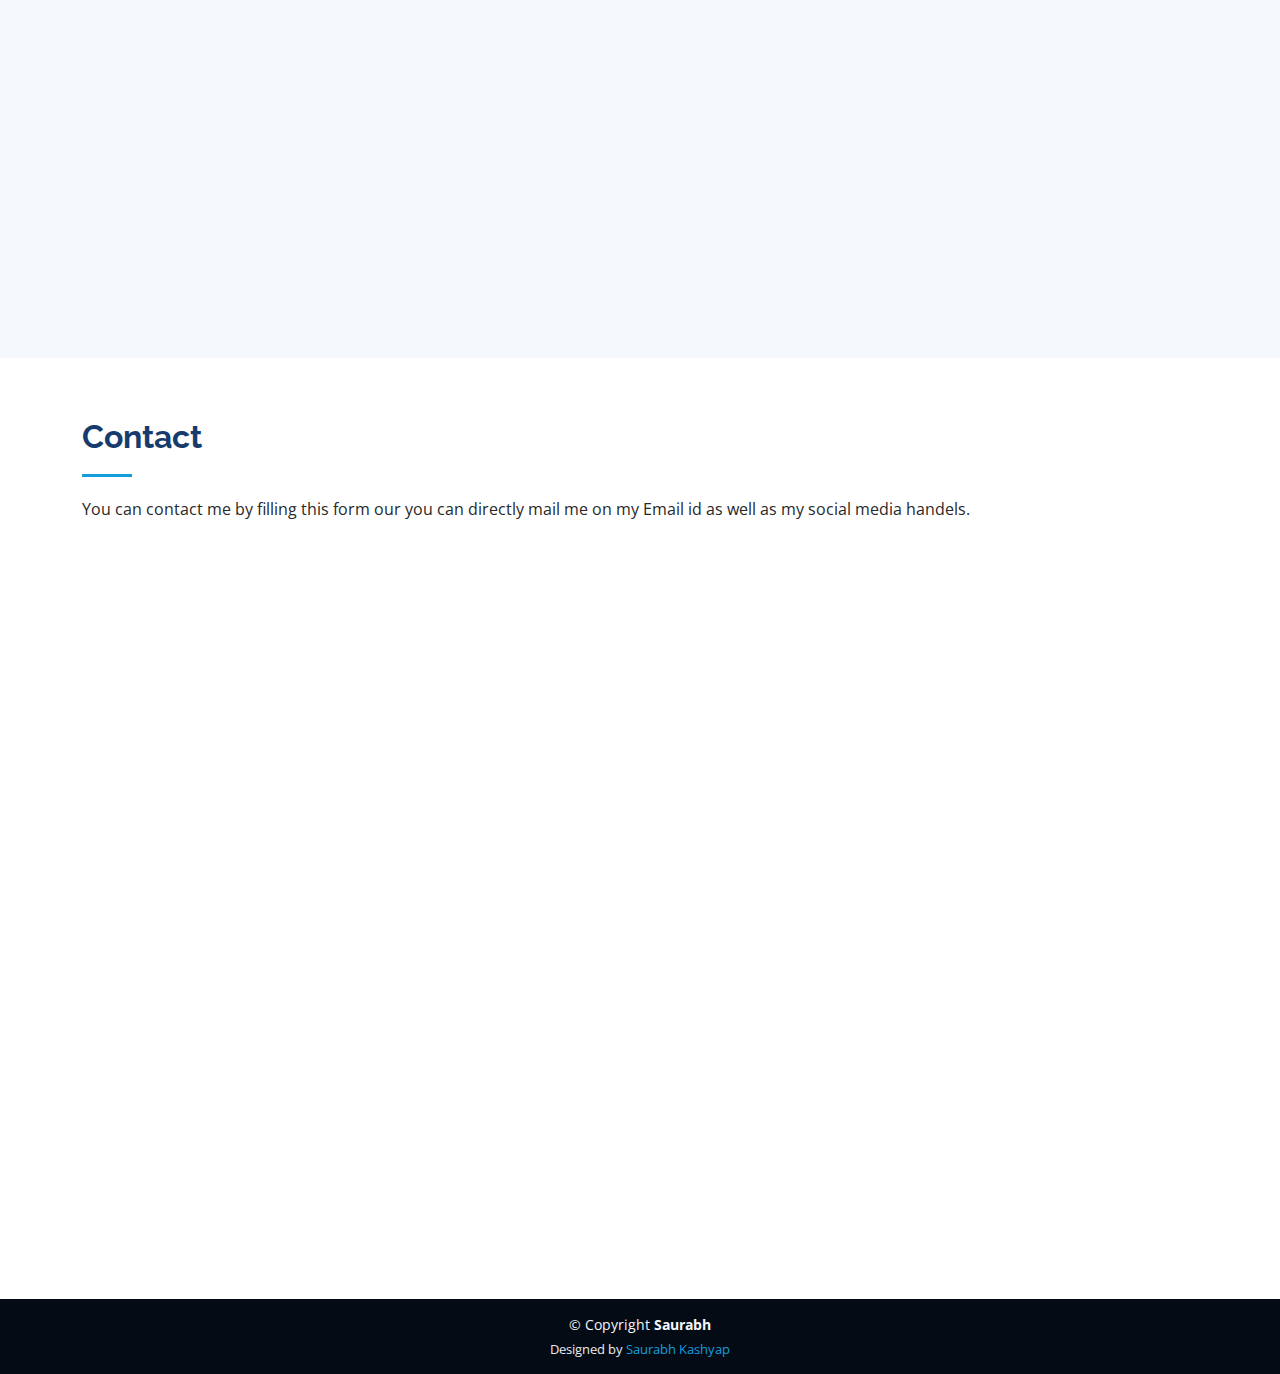
==== commit 07ee969f: "Update index.html" ====
--- a/index.html
+++ b/index.html
@@ -133,8 +133,7 @@
               Hey Friends my name is Saurabh and I am the student of Information
               Technology (2020-2024) from Rajkiya Engineering College Bijnor. I
               have developed my skills in different programming languages along
-              with Data Structure & Algorithm, Web Development and Web
-              Scrapping.
+              with Data Structure & Algorithm, Web Development .
             </p>
           </div>
 
